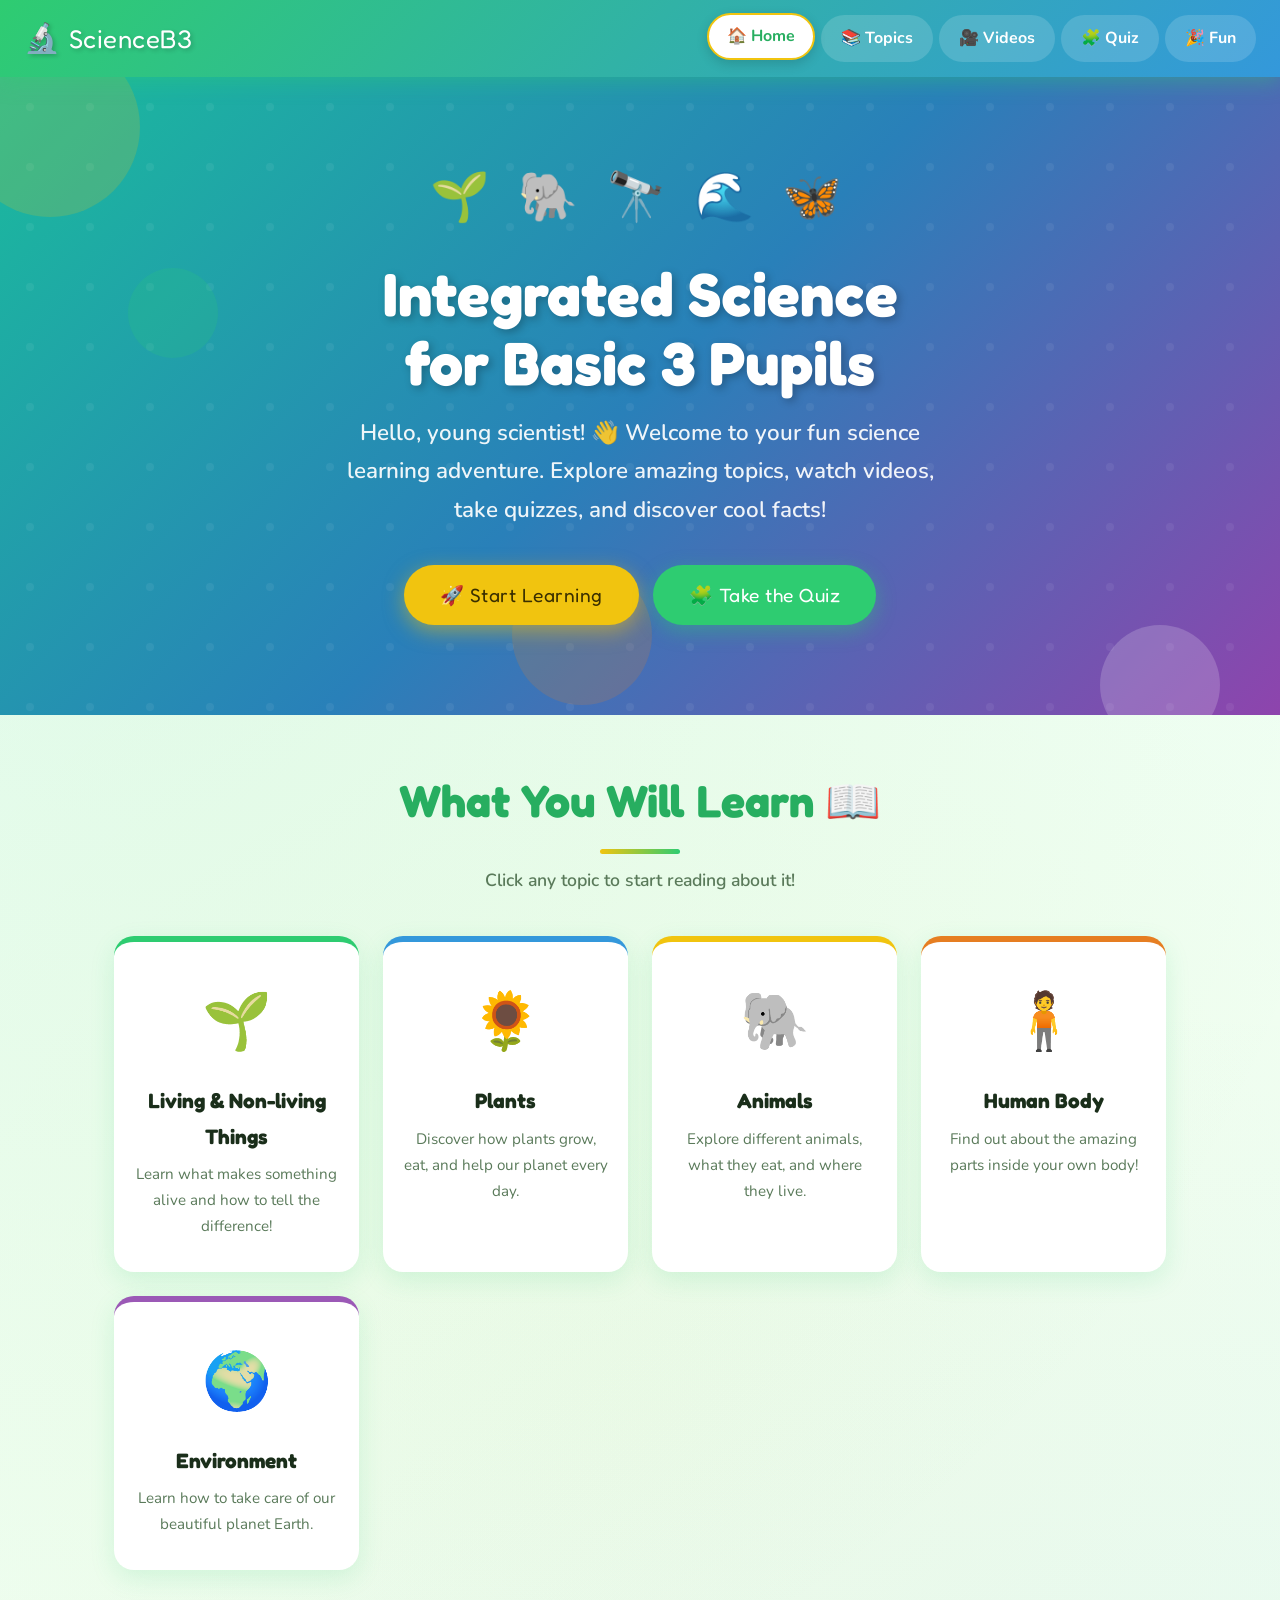
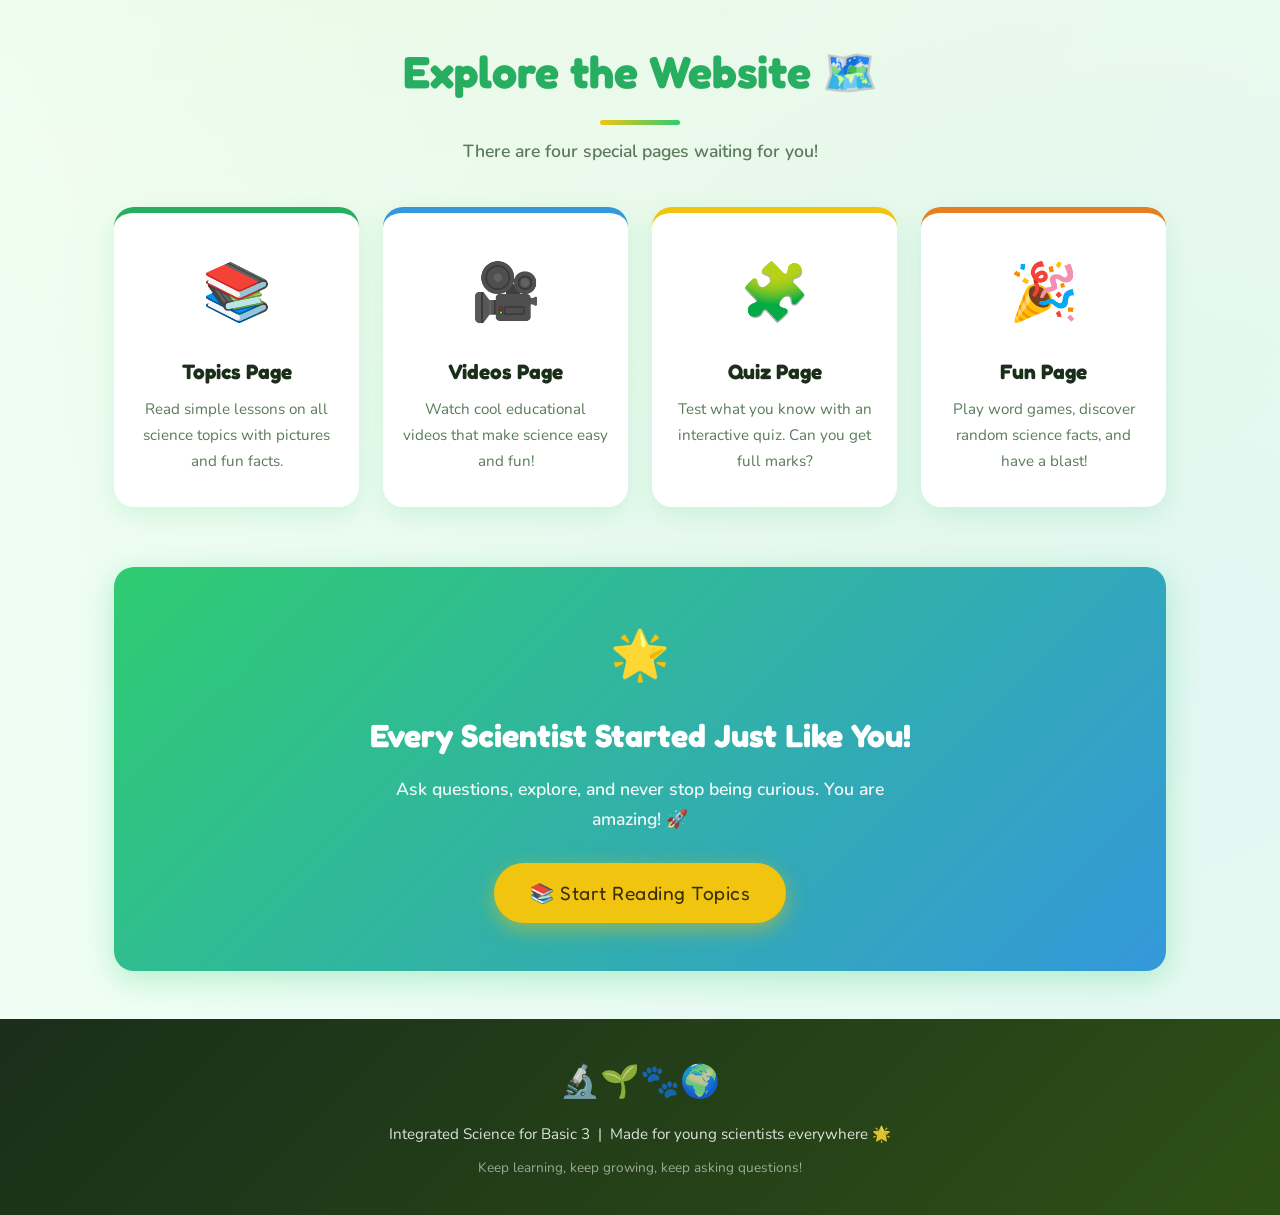
==== index.html @ 7cbc914b "Add files via upload" ====
<!DOCTYPE html>
<html lang="en">
<head>
  <!-- Basic page setup -->
  <meta charset="UTF-8" />
  <meta name="viewport" content="width=device-width, initial-scale=1.0" />
  <title>Integrated Science – Basic 3</title>

  <!-- Link to our stylesheet -->
  <link rel="stylesheet" href="style.css" />
</head>
<body>

  <!-- ========================================
       NAVIGATION BAR
       ======================================== -->
  <nav class="navbar">
    <!-- Logo / Site Name -->
    <a href="index.html" class="logo">
      <span class="logo-icon">🔬</span> ScienceB3
    </a>

    <!-- Navigation Links -->
    <ul class="nav-links">
      <li><a href="index.html"   class="active">🏠 Home</a></li>
      <li><a href="course.html">📚 Topics</a></li>
      <li><a href="videos.html">🎥 Videos</a></li>
      <li><a href="quiz.html">  🧩 Quiz</a></li>
      <li><a href="extra.html"> 🎉 Fun</a></li>
    </ul>
  </nav>

  <!-- ========================================
       HERO SECTION — Big Welcome Banner
       ======================================== -->
  <section class="hero">
    <!-- Decorative floating blobs -->
    <div class="blob blob-1"></div>
    <div class="blob blob-2"></div>
    <div class="blob blob-3"></div>
    <div class="blob blob-4"></div>

    <!-- Fun emoji row -->
    <div class="hero-emoji-row">🌱 🐘 🔭 🌊 🦋</div>

    <!-- Main title -->
    <h1>Integrated Science<br/>for Basic 3 Pupils</h1>

    <!-- Welcome message -->
    <p class="subtitle">
      Hello, young scientist! 👋 Welcome to your fun science learning adventure.
      Explore amazing topics, watch videos, take quizzes, and discover cool facts!
    </p>

    <!-- Call-to-action buttons -->
    <div class="flex-center">
      <a href="course.html" class="btn btn-yellow">🚀 Start Learning</a>
      <a href="quiz.html"   class="btn btn-green">🧩 Take the Quiz</a>
    </div>
  </section>

  <!-- ========================================
       MAIN CONTENT
       ======================================== -->
  <main class="container">

    <!-- ---- What You Will Learn ---- -->
    <h2 class="section-title">What You Will Learn 📖</h2>
    <p class="section-sub">Click any topic to start reading about it!</p>

    <!-- Topic Preview Cards -->
    <div class="cards-grid">

      <!-- Card 1: Living & Non-living -->
      <a href="course.html#living" class="card">
        <span class="card-icon">🌱</span>
        <h3>Living &amp; Non-living Things</h3>
        <p>Learn what makes something alive and how to tell the difference!</p>
      </a>

      <!-- Card 2: Plants -->
      <a href="course.html#plants" class="card">
        <span class="card-icon">🌻</span>
        <h3>Plants</h3>
        <p>Discover how plants grow, eat, and help our planet every day.</p>
      </a>

      <!-- Card 3: Animals -->
      <a href="course.html#animals" class="card">
        <span class="card-icon">🐘</span>
        <h3>Animals</h3>
        <p>Explore different animals, what they eat, and where they live.</p>
      </a>

      <!-- Card 4: Human Body -->
      <a href="course.html#body" class="card">
        <span class="card-icon">🧍</span>
        <h3>Human Body</h3>
        <p>Find out about the amazing parts inside your own body!</p>
      </a>

      <!-- Card 5: Environment -->
      <a href="course.html#environment" class="card">
        <span class="card-icon">🌍</span>
        <h3>Environment</h3>
        <p>Learn how to take care of our beautiful planet Earth.</p>
      </a>

    </div>

    <!-- ---- Pages Overview ---- -->
    <div style="margin-top: 64px;">
      <h2 class="section-title">Explore the Website 🗺️</h2>
      <p class="section-sub">There are four special pages waiting for you!</p>

      <div class="cards-grid" style="grid-template-columns: repeat(auto-fit, minmax(220px, 1fr));">

        <a href="course.html" class="card" style="border-top-color:#27AE60;">
          <span class="card-icon">📚</span>
          <h3>Topics Page</h3>
          <p>Read simple lessons on all science topics with pictures and fun facts.</p>
        </a>

        <a href="videos.html" class="card" style="border-top-color:#3498DB;">
          <span class="card-icon">🎥</span>
          <h3>Videos Page</h3>
          <p>Watch cool educational videos that make science easy and fun!</p>
        </a>

        <a href="quiz.html" class="card" style="border-top-color:#F1C40F;">
          <span class="card-icon">🧩</span>
          <h3>Quiz Page</h3>
          <p>Test what you know with an interactive quiz. Can you get full marks?</p>
        </a>

        <a href="extra.html" class="card" style="border-top-color:#E67E22;">
          <span class="card-icon">🎉</span>
          <h3>Fun Page</h3>
          <p>Play word games, discover random science facts, and have a blast!</p>
        </a>

      </div>
    </div>

    <!-- ---- Motivational Banner ---- -->
    <div style="
      margin-top: 60px;
      background: linear-gradient(135deg, #2ECC71, #3498DB);
      border-radius: 20px;
      padding: 48px 32px;
      text-align: center;
      color: white;
      box-shadow: 0 8px 30px rgba(46,204,113,0.3);
    ">
      <div style="font-size: 3rem; margin-bottom: 12px;">🌟</div>
      <h2 style="font-family:'Fredoka One',cursive; font-size:2rem; margin-bottom:12px;">
        Every Scientist Started Just Like You!
      </h2>
      <p style="font-size:1.1rem; opacity:0.92; max-width:500px; margin:0 auto 28px; font-weight:600;">
        Ask questions, explore, and never stop being curious. You are amazing! 🚀
      </p>
      <a href="course.html" class="btn btn-yellow">📚 Start Reading Topics</a>
    </div>

  </main>

  <!-- ========================================
       FOOTER
       ======================================== -->
  <footer class="footer">
    <div class="footer-emoji">🔬🌱🐾🌍</div>
    <p>Integrated Science for Basic 3 &nbsp;|&nbsp; Made for young scientists everywhere 🌟</p>
    <p style="margin-top:8px; opacity:0.65; font-size:0.85rem;">
      Keep learning, keep growing, keep asking questions!
    </p>
  </footer>

  <!-- Link to our JavaScript file -->
  <script src="script.js"></script>
</body>
</html>
---- style.css ----
/* =============================================
   Integrated Science for Basic 3 - Style Sheet
   Bright, fun, and easy to read for young learners!
   ============================================= */

/* --- Google Fonts Import --- */
@import url('https://fonts.googleapis.com/css2?family=Fredoka+One&family=Nunito:wght@400;600;700;800&display=swap');

/* --- CSS Variables (Color Palette) --- */
:root {
  --green:       #2ECC71;
  --green-dark:  #27AE60;
  --blue:        #3498DB;
  --blue-dark:   #2980B9;
  --yellow:      #F1C40F;
  --yellow-dark: #D4AC0D;
  --orange:      #E67E22;
  --red:         #E74C3C;
  --purple:      #9B59B6;
  --white:       #FFFFFF;
  --light-bg:    #F0FFF4;
  --text-dark:   #1A2E1A;
  --text-mid:    #2D5016;
  --card-shadow: 0 8px 24px rgba(46,204,113,0.15);
  --radius:      20px;
  --radius-sm:   12px;
}

/* --- Reset & Base --- */
*, *::before, *::after {
  box-sizing: border-box;
  margin: 0;
  padding: 0;
}

html {
  scroll-behavior: smooth;
}

body {
  font-family: 'Nunito', sans-serif;
  background-color: var(--light-bg);
  color: var(--text-dark);
  min-height: 100vh;
  font-size: 18px;
  line-height: 1.7;
  background-image:
    radial-gradient(circle at 10% 20%, rgba(46,204,113,0.08) 0%, transparent 50%),
    radial-gradient(circle at 90% 80%, rgba(52,152,219,0.08) 0%, transparent 50%),
    radial-gradient(circle at 50% 50%, rgba(241,196,15,0.05) 0%, transparent 70%);
}

/* ============================================
   NAVIGATION BAR
   ============================================ */
.navbar {
  background: linear-gradient(135deg, var(--green) 0%, var(--blue) 100%);
  padding: 0 24px;
  display: flex;
  align-items: center;
  justify-content: space-between;
  flex-wrap: wrap;
  gap: 12px;
  box-shadow: 0 4px 20px rgba(46,204,113,0.4);
  position: sticky;
  top: 0;
  z-index: 100;
}

.navbar .logo {
  font-family: 'Fredoka One', cursive;
  font-size: 1.6rem;
  color: var(--white);
  text-decoration: none;
  display: flex;
  align-items: center;
  gap: 8px;
  padding: 14px 0;
  text-shadow: 2px 2px 4px rgba(0,0,0,0.2);
  letter-spacing: 0.5px;
}

.navbar .logo .logo-icon {
  font-size: 1.8rem;
  animation: spin-slow 6s linear infinite;
}

@keyframes spin-slow {
  0%   { transform: rotate(0deg); }
  100% { transform: rotate(360deg); }
}

.nav-links {
  display: flex;
  list-style: none;
  gap: 6px;
  flex-wrap: wrap;
  padding: 10px 0;
}

.nav-links a {
  display: flex;
  align-items: center;
  gap: 6px;
  color: var(--white);
  text-decoration: none;
  font-weight: 700;
  font-size: 1rem;
  padding: 8px 18px;
  border-radius: 50px;
  background: rgba(255,255,255,0.15);
  transition: background 0.25s, transform 0.2s;
  border: 2px solid transparent;
}

.nav-links a:hover,
.nav-links a.active {
  background: var(--white);
  color: var(--green-dark);
  transform: translateY(-2px);
  border-color: var(--yellow);
  box-shadow: 0 4px 12px rgba(0,0,0,0.15);
}

/* ============================================
   HERO / BANNER SECTION
   ============================================ */
.hero {
  background: linear-gradient(135deg, #1abc9c 0%, #2980b9 50%, #8e44ad 100%);
  color: var(--white);
  text-align: center;
  padding: 80px 24px 90px;
  position: relative;
  overflow: hidden;
}

.hero::before {
  content: '';
  position: absolute;
  inset: 0;
  background: url("data:image/svg+xml,%3Csvg width='60' height='60' viewBox='0 0 60 60' xmlns='http://www.w3.org/2000/svg'%3E%3Ccircle cx='30' cy='30' r='4' fill='rgba(255,255,255,0.06)'/%3E%3C/svg%3E") repeat;
}

.hero-emoji-row {
  font-size: 3rem;
  margin-bottom: 20px;
  animation: bounce-row 2s ease-in-out infinite alternate;
  position: relative;
  z-index: 1;
  letter-spacing: 8px;
}

@keyframes bounce-row {
  from { transform: translateY(0); }
  to   { transform: translateY(-10px); }
}

.hero h1 {
  font-family: 'Fredoka One', cursive;
  font-size: clamp(2rem, 5vw, 3.8rem);
  line-height: 1.15;
  margin-bottom: 16px;
  text-shadow: 3px 3px 8px rgba(0,0,0,0.25);
  position: relative;
  z-index: 1;
}

.hero .subtitle {
  font-size: clamp(1rem, 2.5vw, 1.4rem);
  font-weight: 600;
  opacity: 0.92;
  max-width: 600px;
  margin: 0 auto 36px;
  position: relative;
  z-index: 1;
}

/* --- Floating blobs in hero --- */
.blob {
  position: absolute;
  border-radius: 50%;
  opacity: 0.18;
  animation: float 5s ease-in-out infinite alternate;
}
.blob-1 { width:180px; height:180px; background:var(--yellow); top:-40px; left:-40px; animation-delay:0s; }
.blob-2 { width:120px; height:120px; background:var(--white);  bottom:-30px; right:60px; animation-delay:1s; }
.blob-3 { width:90px;  height:90px;  background:var(--green);  top:30%; left:10%; animation-delay:2s; }
.blob-4 { width:140px; height:140px; background:var(--orange); bottom:10px; left:40%; animation-delay:0.5s; }

@keyframes float {
  from { transform: translateY(0) scale(1); }
  to   { transform: translateY(-20px) scale(1.08); }
}

/* ============================================
   BUTTONS
   ============================================ */
.btn {
  display: inline-flex;
  align-items: center;
  gap: 8px;
  font-family: 'Fredoka One', cursive;
  font-size: 1.2rem;
  letter-spacing: 0.5px;
  padding: 14px 36px;
  border-radius: 50px;
  border: none;
  cursor: pointer;
  text-decoration: none;
  transition: transform 0.2s, box-shadow 0.2s, background 0.2s;
  position: relative;
  z-index: 1;
}

.btn-yellow {
  background: var(--yellow);
  color: #3a2f00;
  box-shadow: 0 6px 20px rgba(241,196,15,0.5);
}
.btn-yellow:hover {
  background: var(--yellow-dark);
  transform: translateY(-4px) scale(1.04);
  box-shadow: 0 10px 28px rgba(241,196,15,0.6);
}

.btn-green {
  background: var(--green);
  color: var(--white);
  box-shadow: 0 6px 20px rgba(46,204,113,0.4);
}
.btn-green:hover {
  background: var(--green-dark);
  transform: translateY(-4px) scale(1.04);
  box-shadow: 0 10px 28px rgba(46,204,113,0.5);
}

.btn-blue {
  background: var(--blue);
  color: var(--white);
  box-shadow: 0 6px 20px rgba(52,152,219,0.4);
}
.btn-blue:hover {
  background: var(--blue-dark);
  transform: translateY(-4px) scale(1.04);
  box-shadow: 0 10px 28px rgba(52,152,219,0.5);
}

.btn-orange {
  background: var(--orange);
  color: var(--white);
  box-shadow: 0 6px 20px rgba(230,126,34,0.4);
}
.btn-orange:hover {
  background: #ca6f1e;
  transform: translateY(-4px) scale(1.04);
}

.btn-purple {
  background: var(--purple);
  color: var(--white);
  box-shadow: 0 6px 20px rgba(155,89,182,0.4);
}
.btn-purple:hover {
  background: #7d3c98;
  transform: translateY(-4px) scale(1.04);
}

.btn-sm {
  font-size: 1rem;
  padding: 10px 24px;
}

/* ============================================
   MAIN CONTENT WRAPPER
   ============================================ */
.container {
  max-width: 1100px;
  margin: 0 auto;
  padding: 48px 24px;
}

/* ============================================
   SECTION HEADINGS
   ============================================ */
.section-title {
  font-family: 'Fredoka One', cursive;
  font-size: clamp(1.8rem, 4vw, 2.8rem);
  color: var(--green-dark);
  text-align: center;
  margin-bottom: 12px;
  position: relative;
}

.section-title::after {
  content: '';
  display: block;
  width: 80px;
  height: 5px;
  background: linear-gradient(90deg, var(--yellow), var(--green));
  border-radius: 3px;
  margin: 10px auto 0;
}

.section-sub {
  text-align: center;
  color: #5a7a5a;
  font-size: 1.1rem;
  font-weight: 600;
  margin-bottom: 40px;
}

/* ============================================
   CARDS (Home page topic previews)
   ============================================ */
.cards-grid {
  display: grid;
  grid-template-columns: repeat(auto-fit, minmax(200px, 1fr));
  gap: 24px;
  margin-top: 32px;
}

.card {
  background: var(--white);
  border-radius: var(--radius);
  padding: 32px 20px;
  text-align: center;
  box-shadow: var(--card-shadow);
  transition: transform 0.25s, box-shadow 0.25s;
  border-top: 6px solid var(--green);
  cursor: pointer;
  text-decoration: none;
  color: inherit;
  display: block;
}

.card:nth-child(2) { border-top-color: var(--blue); }
.card:nth-child(3) { border-top-color: var(--yellow); }
.card:nth-child(4) { border-top-color: var(--orange); }
.card:nth-child(5) { border-top-color: var(--purple); }

.card:hover {
  transform: translateY(-8px) rotate(-1deg);
  box-shadow: 0 16px 40px rgba(46,204,113,0.2);
}

.card .card-icon {
  font-size: 3.5rem;
  margin-bottom: 14px;
  display: block;
  animation: wiggle 3s ease-in-out infinite;
}
@keyframes wiggle {
  0%,100% { transform: rotate(-5deg); }
  50%      { transform: rotate(5deg); }
}
.card h3 {
  font-family: 'Fredoka One', cursive;
  font-size: 1.3rem;
  color: var(--text-dark);
  margin-bottom: 8px;
}
.card p {
  font-size: 0.95rem;
  color: #5a7a5a;
}

/* ============================================
   TOPIC PAGE STYLES
   ============================================ */
.topic-section {
  background: var(--white);
  border-radius: var(--radius);
  padding: 40px 36px;
  margin-bottom: 32px;
  box-shadow: var(--card-shadow);
  border-left: 8px solid var(--green);
  position: relative;
  overflow: hidden;
}

.topic-section:nth-child(even) { border-left-color: var(--blue); }
.topic-section:nth-child(3)    { border-left-color: var(--yellow); }
.topic-section:nth-child(4)    { border-left-color: var(--orange); }
.topic-section:nth-child(5)    { border-left-color: var(--purple); }

.topic-section::before {
  content: attr(data-emoji);
  position: absolute;
  right: 20px;
  top: 20px;
  font-size: 5rem;
  opacity: 0.12;
}

.topic-section h2 {
  font-family: 'Fredoka One', cursive;
  font-size: 1.9rem;
  color: var(--green-dark);
  margin-bottom: 16px;
  display: flex;
  align-items: center;
  gap: 12px;
}

.topic-section:nth-child(even) h2 { color: var(--blue-dark); }
.topic-section:nth-child(3) h2    { color: #b7950b; }
.topic-section:nth-child(4) h2    { color: #935116; }
.topic-section:nth-child(5) h2    { color: #7d3c98; }

.topic-section h3 {
  font-family: 'Fredoka One', cursive;
  font-size: 1.2rem;
  margin: 20px 0 8px;
  color: var(--text-mid);
}

.topic-section p {
  font-size: 1.05rem;
  margin-bottom: 12px;
  color: #2d4a2d;
}

/* Image placeholder */
.img-placeholder {
  width: 100%;
  max-width: 380px;
  height: 200px;
  background: linear-gradient(135deg, #e8f8f5, #d6eaf8);
  border-radius: var(--radius-sm);
  display: flex;
  flex-direction: column;
  align-items: center;
  justify-content: center;
  gap: 8px;
  margin: 20px 0;
  border: 3px dashed #a9cce3;
  font-size: 3rem;
}
.img-placeholder span {
  font-family: 'Nunito', sans-serif;
  font-size: 0.9rem;
  color: #5d8aa8;
  font-weight: 700;
}

/* Fun fact box */
.fun-fact {
  background: linear-gradient(135deg, #ffeaa7, #fdcb6e);
  border-radius: var(--radius-sm);
  padding: 18px 22px;
  margin-top: 20px;
  display: flex;
  align-items: flex-start;
  gap: 12px;
  box-shadow: 0 4px 12px rgba(241,196,15,0.3);
}
.fun-fact .fact-icon { font-size: 2rem; flex-shrink: 0; }
.fun-fact p { margin: 0; font-weight: 700; color: #4a3500; font-size: 1rem; }

/* ============================================
   VIDEO PAGE
   ============================================ */
.video-grid {
  display: grid;
  grid-template-columns: repeat(auto-fit, minmax(300px, 1fr));
  gap: 32px;
  margin-top: 32px;
}

.video-card {
  background: var(--white);
  border-radius: var(--radius);
  overflow: hidden;
  box-shadow: var(--card-shadow);
  transition: transform 0.25s, box-shadow 0.25s;
}
.video-card:hover {
  transform: translateY(-6px);
  box-shadow: 0 16px 40px rgba(52,152,219,0.2);
}

.video-card .video-label {
  background: linear-gradient(135deg, var(--blue), var(--purple));
  color: var(--white);
  padding: 18px 22px;
  font-family: 'Fredoka One', cursive;
  font-size: 1.2rem;
  display: flex;
  align-items: center;
  gap: 10px;
}

.video-card .video-desc {
  padding: 14px 20px;
  font-size: 0.95rem;
  color: #5a7a5a;
  font-weight: 600;
}

.video-card iframe {
  width: 100%;
  aspect-ratio: 16 / 9;
  border: none;
  display: block;
}

/* ============================================
   QUIZ PAGE
   ============================================ */
.quiz-wrapper {
  max-width: 700px;
  margin: 0 auto;
}

.quiz-progress {
  display: flex;
  align-items: center;
  gap: 12px;
  margin-bottom: 28px;
  font-weight: 700;
  color: var(--green-dark);
  font-size: 1rem;
}
.progress-bar-track {
  flex: 1;
  height: 12px;
  background: #d5f5e3;
  border-radius: 6px;
  overflow: hidden;
}
.progress-bar-fill {
  height: 100%;
  background: linear-gradient(90deg, var(--green), var(--blue));
  border-radius: 6px;
  transition: width 0.5s ease;
  width: 0%;
}

.question-card {
  background: var(--white);
  border-radius: var(--radius);
  padding: 40px 36px;
  box-shadow: var(--card-shadow);
  margin-bottom: 24px;
  border-top: 7px solid var(--green);
  animation: slide-in 0.4s ease;
}
@keyframes slide-in {
  from { opacity: 0; transform: translateY(20px); }
  to   { opacity: 1; transform: translateY(0); }
}

.question-number {
  font-family: 'Fredoka One', cursive;
  font-size: 0.95rem;
  color: var(--green);
  letter-spacing: 1px;
  text-transform: uppercase;
  margin-bottom: 10px;
}

.question-text {
  font-family: 'Fredoka One', cursive;
  font-size: 1.6rem;
  color: var(--text-dark);
  margin-bottom: 28px;
  line-height: 1.3;
}

.options-grid {
  display: grid;
  grid-template-columns: 1fr 1fr;
  gap: 14px;
}

@media (max-width: 500px) {
  .options-grid { grid-template-columns: 1fr; }
}

.option-btn {
  background: #f0fff4;
  border: 3px solid #b2dfdb;
  border-radius: var(--radius-sm);
  padding: 16px 18px;
  font-family: 'Nunito', sans-serif;
  font-size: 1.05rem;
  font-weight: 700;
  color: var(--text-dark);
  cursor: pointer;
  text-align: left;
  transition: all 0.2s;
  display: flex;
  align-items: center;
  gap: 10px;
}
.option-btn:hover:not(:disabled) {
  background: #d5f5e3;
  border-color: var(--green);
  transform: translateX(4px);
}
.option-btn.correct {
  background: #d5f5e3;
  border-color: var(--green);
  color: var(--green-dark);
  animation: pop 0.3s ease;
}
.option-btn.wrong {
  background: #fde8e8;
  border-color: var(--red);
  color: var(--red);
  animation: shake 0.4s ease;
}
@keyframes pop {
  0%,100% { transform: scale(1); }
  50%      { transform: scale(1.06); }
}
@keyframes shake {
  0%,100% { transform: translateX(0); }
  25%      { transform: translateX(-6px); }
  75%      { transform: translateX(6px); }
}
.option-btn:disabled { cursor: not-allowed; opacity: 0.75; }

.feedback-box {
  margin-top: 20px;
  padding: 18px 24px;
  border-radius: var(--radius-sm);
  font-family: 'Fredoka One', cursive;
  font-size: 1.3rem;
  display: none;
  align-items: center;
  gap: 12px;
  animation: slide-in 0.3s ease;
}
.feedback-box.show { display: flex; }
.feedback-box.correct-fb { background: #d5f5e3; color: var(--green-dark); border: 3px solid var(--green); }
.feedback-box.wrong-fb   { background: #fde8e8; color: var(--red);        border: 3px solid var(--red); }

/* Score screen */
.score-screen {
  background: var(--white);
  border-radius: var(--radius);
  padding: 60px 36px;
  text-align: center;
  box-shadow: var(--card-shadow);
  display: none;
}
.score-screen.show { display: block; animation: slide-in 0.5s ease; }
.score-circle {
  width: 160px;
  height: 160px;
  border-radius: 50%;
  background: linear-gradient(135deg, var(--green), var(--blue));
  display: flex;
  flex-direction: column;
  align-items: center;
  justify-content: center;
  margin: 0 auto 28px;
  color: var(--white);
  font-family: 'Fredoka One', cursive;
  box-shadow: 0 8px 30px rgba(46,204,113,0.4);
}
.score-circle .score-num { font-size: 3.5rem; line-height: 1; }
.score-circle .score-lbl { font-size: 1rem; opacity: 0.85; }
.score-screen h2 { font-family: 'Fredoka One', cursive; font-size: 2rem; color: var(--green-dark); margin-bottom: 12px; }
.score-screen p  { font-size: 1.1rem; color: #5a7a5a; margin-bottom: 28px; }

/* ============================================
   FUN PAGE
   ============================================ */
.facts-grid {
  display: grid;
  grid-template-columns: repeat(auto-fit, minmax(250px, 1fr));
  gap: 22px;
  margin: 32px 0;
}

.fact-card {
  border-radius: var(--radius);
  padding: 30px 24px;
  text-align: center;
  color: var(--white);
  font-weight: 700;
  box-shadow: 0 6px 20px rgba(0,0,0,0.12);
  transition: transform 0.25s;
  cursor: default;
}
.fact-card:hover { transform: translateY(-6px) rotate(1deg); }
.fact-card:nth-child(1)  { background: linear-gradient(135deg, #1abc9c, #27ae60); }
.fact-card:nth-child(2)  { background: linear-gradient(135deg, #3498db, #8e44ad); }
.fact-card:nth-child(3)  { background: linear-gradient(135deg, #e67e22, #e74c3c); }
.fact-card:nth-child(4)  { background: linear-gradient(135deg, #f39c12, #d35400); }
.fact-card:nth-child(5)  { background: linear-gradient(135deg, #9b59b6, #2980b9); }
.fact-card:nth-child(6)  { background: linear-gradient(135deg, #16a085, #2ecc71); }

.fact-card .fact-emoji { font-size: 3rem; margin-bottom: 14px; display: block; }
.fact-card h3 { font-family: 'Fredoka One', cursive; font-size: 1.2rem; margin-bottom: 10px; }
.fact-card p  { font-size: 0.95rem; opacity: 0.92; line-height: 1.5; }

/* Random fact machine */
.fact-machine {
  background: linear-gradient(135deg, var(--blue), var(--purple));
  border-radius: var(--radius);
  padding: 48px 36px;
  text-align: center;
  color: var(--white);
  margin-bottom: 40px;
  box-shadow: 0 10px 40px rgba(52,152,219,0.3);
  position: relative;
  overflow: hidden;
}
.fact-machine::before {
  content: '🔬';
  position: absolute;
  font-size: 8rem;
  opacity: 0.08;
  top: -10px;
  right: -10px;
}
.fact-machine h2 {
  font-family: 'Fredoka One', cursive;
  font-size: 1.8rem;
  margin-bottom: 20px;
}
.fact-display {
  background: rgba(255,255,255,0.15);
  border-radius: var(--radius-sm);
  padding: 28px 24px;
  font-size: 1.3rem;
  font-weight: 700;
  line-height: 1.5;
  margin-bottom: 24px;
  min-height: 100px;
  display: flex;
  align-items: center;
  justify-content: center;
  transition: opacity 0.3s;
  backdrop-filter: blur(4px);
}

/* Word scramble game */
.game-box {
  background: var(--white);
  border-radius: var(--radius);
  padding: 40px 32px;
  box-shadow: var(--card-shadow);
  text-align: center;
  margin-bottom: 32px;
}
.game-box h2 {
  font-family: 'Fredoka One', cursive;
  font-size: 1.8rem;
  color: var(--orange);
  margin-bottom: 8px;
}
.game-box p { color: #5a7a5a; margin-bottom: 24px; font-weight: 600; }
.scrambled-word {
  font-family: 'Fredoka One', cursive;
  font-size: 3.5rem;
  color: var(--blue);
  letter-spacing: 8px;
  margin: 20px 0;
  display: block;
  animation: pulse 2s ease infinite;
}
@keyframes pulse {
  0%,100% { transform: scale(1); }
  50%      { transform: scale(1.05); }
}
.game-input {
  display: flex;
  gap: 12px;
  justify-content: center;
  flex-wrap: wrap;
  margin: 20px 0;
}
.game-input input {
  font-family: 'Nunito', sans-serif;
  font-size: 1.2rem;
  font-weight: 700;
  padding: 12px 20px;
  border-radius: 50px;
  border: 3px solid #b2dfdb;
  outline: none;
  color: var(--text-dark);
  width: 220px;
  text-align: center;
  transition: border-color 0.2s;
}
.game-input input:focus { border-color: var(--green); }
.game-result {
  font-family: 'Fredoka One', cursive;
  font-size: 1.4rem;
  margin-top: 14px;
  min-height: 40px;
  color: var(--green-dark);
}

/* ============================================
   FOOTER
   ============================================ */
.footer {
  background: linear-gradient(135deg, var(--text-dark), #2d5016);
  color: rgba(255,255,255,0.85);
  text-align: center;
  padding: 36px 24px;
  font-size: 0.95rem;
}
.footer .footer-emoji { font-size: 2rem; margin-bottom: 12px; }
.footer a { color: var(--yellow); text-decoration: none; font-weight: 700; }

/* ============================================
   RESPONSIVE TWEAKS
   ============================================ */
@media (max-width: 600px) {
  .hero { padding: 50px 20px 60px; }
  .topic-section { padding: 28px 20px; }
  .question-card { padding: 28px 20px; }
  .question-text { font-size: 1.3rem; }
  .score-screen { padding: 40px 20px; }
  .navbar { padding: 0 14px; }
  .navbar .logo { font-size: 1.2rem; }
}

/* ============================================
   UTILITY CLASSES
   ============================================ */
.text-center { text-align: center; }
.mt-8  { margin-top: 8px; }
.mt-16 { margin-top: 16px; }
.mt-24 { margin-top: 24px; }
.mt-40 { margin-top: 40px; }
.mb-8  { margin-bottom: 8px; }
.mb-16 { margin-bottom: 16px; }
.flex-center { display:flex; justify-content:center; gap:14px; flex-wrap:wrap; }

/* Two-column layout for topic page */
.topic-flex {
  display: flex;
  gap: 24px;
  align-items: flex-start;
  flex-wrap: wrap;
}
.topic-flex .topic-text { flex: 1; min-width: 250px; }
.topic-flex .img-placeholder { flex-shrink: 0; }
.accuracy-bar-wrap { background: #eee; border-radius: 99px; height: 14px; margin: .5rem 0 1.5rem; overflow: hidden; }
.accuracy-bar-fill  { height: 100%; border-radius: 99px; transition: width 1s ease; }
.breakdown-title    { font-size: 12px; font-weight: 600; text-transform: uppercase; letter-spacing: .06em; color: #888; margin-bottom: .6rem; }
.bd-row             { display: flex; align-items: center; gap: 10px; padding: 7px 0; border-bottom: 1px solid #eee; font-size: 13px; }
.bd-row:last-child  { border-bottom: none; }
.bd-icon            { width: 22px; height: 22px; border-radius: 50%; display: flex; align-items: center; justify-content: center; font-size: 11px; flex-shrink: 0; }
.bd-icon.ok         { background: #e6f9ef; color: #27ae60; }
.bd-icon.bad        { background: #fdecea; color: #e74c3c; }
.bd-qtext           { flex: 1; }
.bd-ans             { font-size: 12px; color: #888;

}
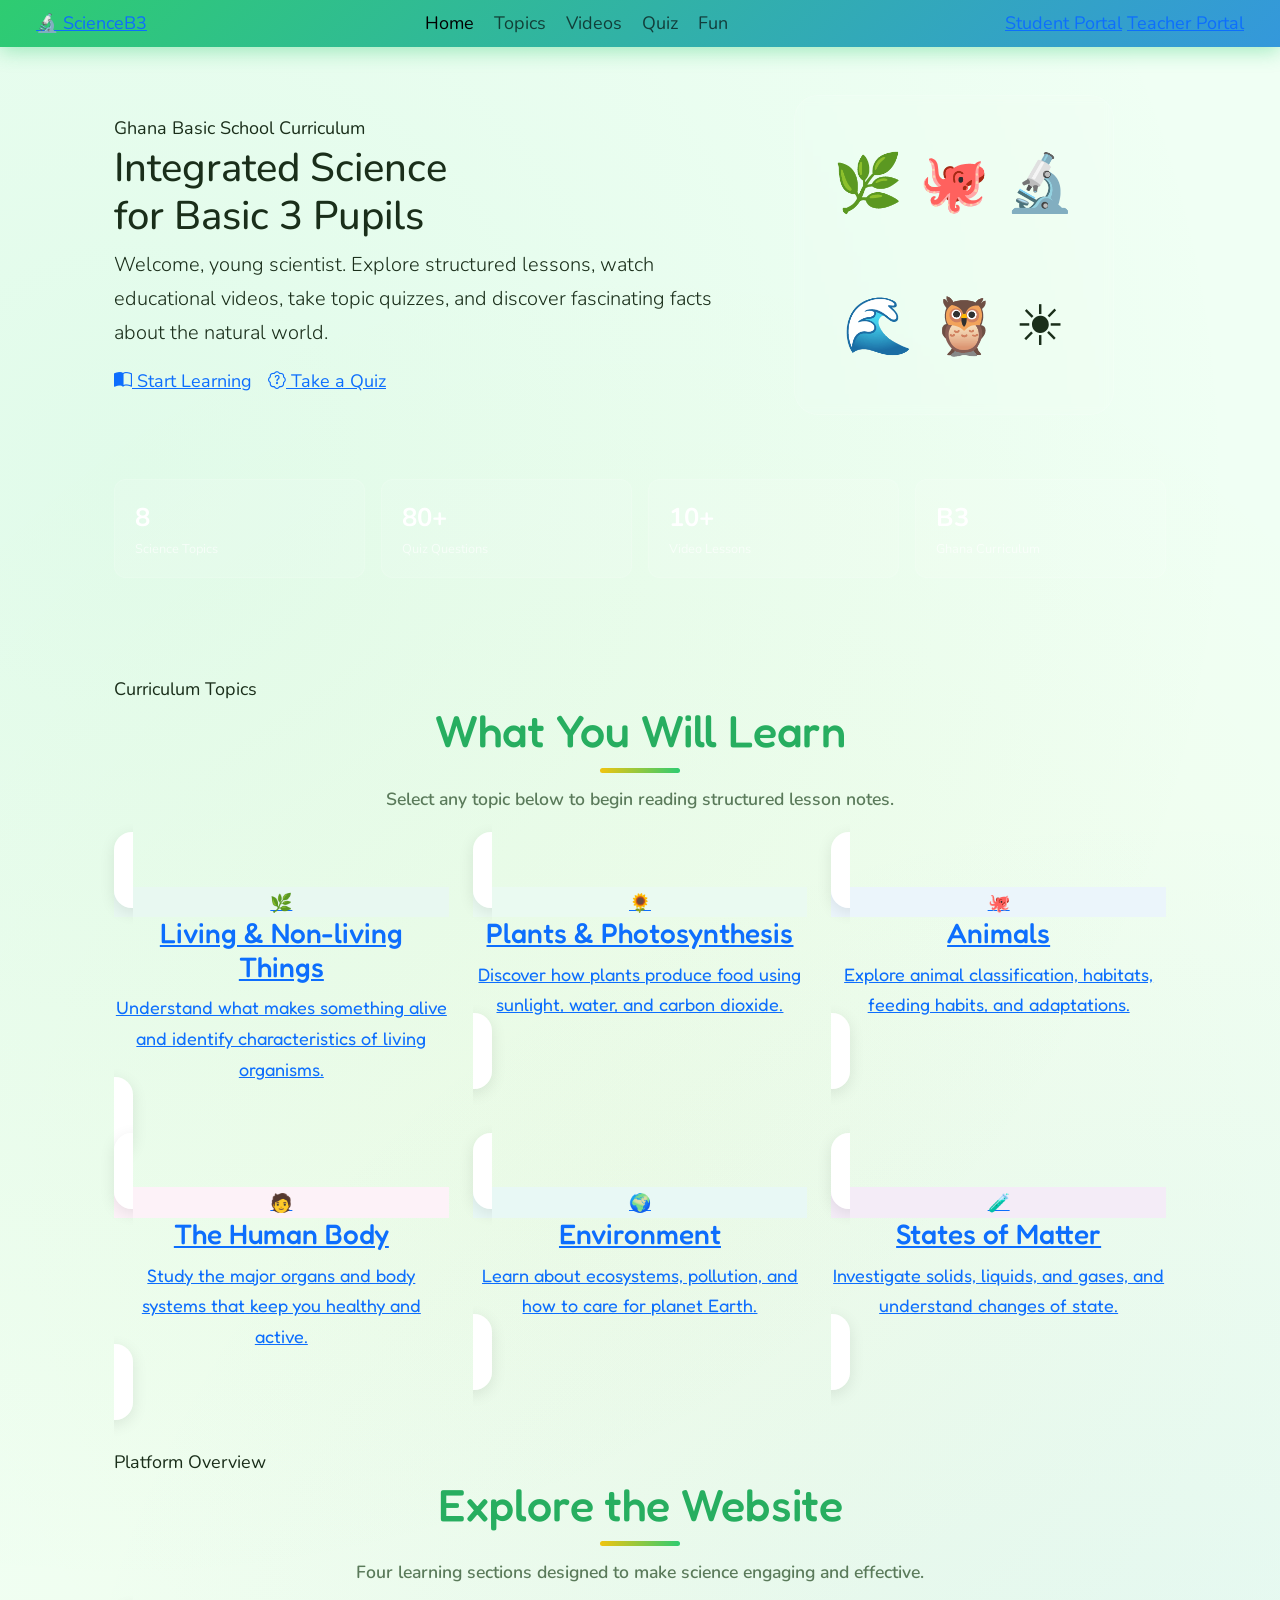
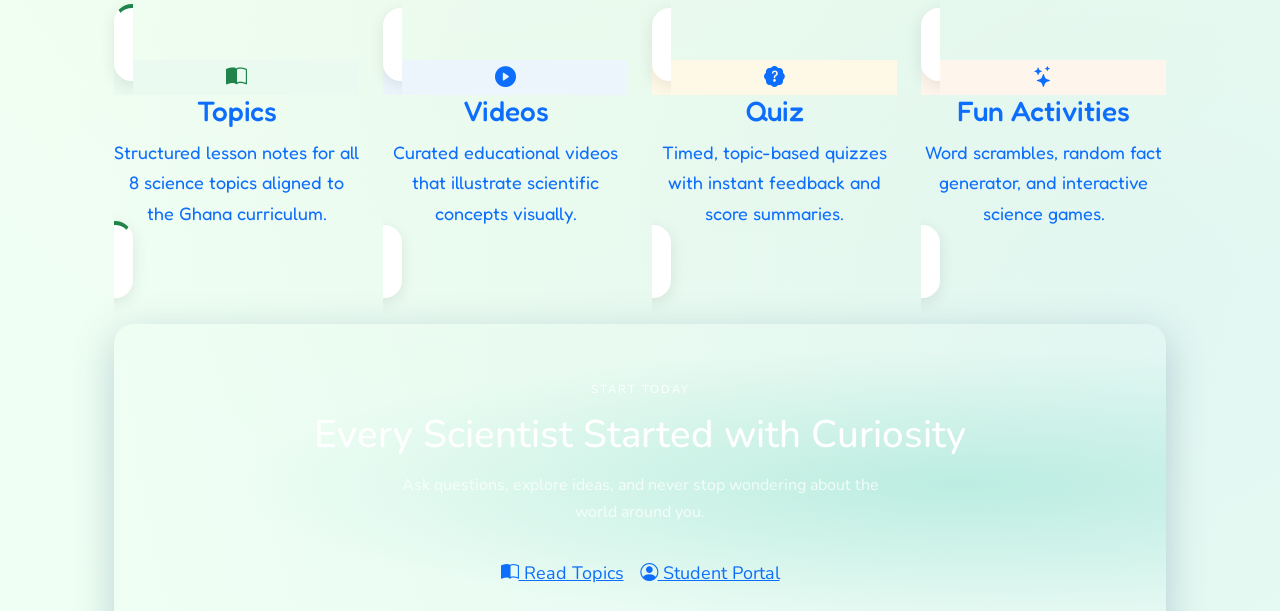
==== commit 278c114f: "index.html" ====
--- a/index.html
+++ b/index.html
@@ -1,181 +1,256 @@
 <!DOCTYPE html>
 <html lang="en">
 <head>
-  <!-- Basic page setup -->
   <meta charset="UTF-8" />
   <meta name="viewport" content="width=device-width, initial-scale=1.0" />
   <title>Integrated Science – Basic 3</title>
-
-  <!-- Link to our stylesheet -->
+  <link rel="stylesheet" href="https://cdn.jsdelivr.net/npm/bootstrap@5.3.3/dist/css/bootstrap.min.css" />
+  <link rel="stylesheet" href="https://cdn.jsdelivr.net/npm/bootstrap-icons@1.11.3/font/bootstrap-icons.min.css" />
   <link rel="stylesheet" href="style.css" />
 </head>
 <body>
 
-  <!-- ========================================
-       NAVIGATION BAR
-       ======================================== -->
-  <nav class="navbar">
-    <!-- Logo / Site Name -->
-    <a href="index.html" class="logo">
-      <span class="logo-icon">🔬</span> ScienceB3
-    </a>
-
-    <!-- Navigation Links -->
-    <ul class="nav-links">
-      <li><a href="index.html"   class="active">🏠 Home</a></li>
-      <li><a href="course.html">📚 Topics</a></li>
-      <li><a href="videos.html">🎥 Videos</a></li>
-      <li><a href="quiz.html">  🧩 Quiz</a></li>
-      <li><a href="extra.html"> 🎉 Fun</a></li>
-    </ul>
+  <!-- NAVBAR -->
+  <nav class="navbar navbar-expand-lg site-navbar">
+    <div class="container-fluid">
+      <a href="index.html" class="brand">
+        <span class="brand-icon">&#128300;</span>
+        ScienceB3
+      </a>
+      <button class="navbar-toggler ms-auto" type="button" data-bs-toggle="collapse" data-bs-target="#mainNav">
+        <span class="navbar-toggler-icon"></span>
+      </button>
+      <div class="collapse navbar-collapse" id="mainNav">
+        <ul class="navbar-nav mx-auto gap-1">
+          <li class="nav-item"><a href="index.html" class="nav-link active">Home</a></li>
+          <li class="nav-item"><a href="course.html" class="nav-link">Topics</a></li>
+          <li class="nav-item"><a href="videos.html" class="nav-link">Videos</a></li>
+          <li class="nav-item"><a href="quiz.html" class="nav-link">Quiz</a></li>
+          <li class="nav-item"><a href="extra.html" class="nav-link">Fun</a></li>
+        </ul>
+        <div class="portal-btns mt-2 mt-lg-0">
+          <a href="student-login.html" class="portal-btn portal-btn-student">Student Portal</a>
+          <a href="teacher-login.html" class="portal-btn portal-btn-teacher">Teacher Portal</a>
+        </div>
+      </div>
+    </div>
   </nav>
 
-  <!-- ========================================
-       HERO SECTION — Big Welcome Banner
-       ======================================== -->
-  <section class="hero">
-    <!-- Decorative floating blobs -->
-    <div class="blob blob-1"></div>
-    <div class="blob blob-2"></div>
-    <div class="blob blob-3"></div>
-    <div class="blob blob-4"></div>
-
-    <!-- Fun emoji row -->
-    <div class="hero-emoji-row">🌱 🐘 🔭 🌊 🦋</div>
-
-    <!-- Main title -->
-    <h1>Integrated Science<br/>for Basic 3 Pupils</h1>
-
-    <!-- Welcome message -->
-    <p class="subtitle">
-      Hello, young scientist! 👋 Welcome to your fun science learning adventure.
-      Explore amazing topics, watch videos, take quizzes, and discover cool facts!
-    </p>
-
-    <!-- Call-to-action buttons -->
-    <div class="flex-center">
-      <a href="course.html" class="btn btn-yellow">🚀 Start Learning</a>
-      <a href="quiz.html"   class="btn btn-green">🧩 Take the Quiz</a>
+  <!-- HERO -->
+  <section class="page-hero">
+    <div class="container position-relative" style="z-index:1;">
+      <div class="row align-items-center">
+        <div class="col-lg-7">
+          <span class="hero-eyebrow">Ghana Basic School Curriculum</span>
+          <h1>Integrated Science<br/>for Basic 3 Pupils</h1>
+          <p class="lead">
+            Welcome, young scientist. Explore structured lessons, watch educational videos,
+            take topic quizzes, and discover fascinating facts about the natural world.
+          </p>
+          <div class="d-flex gap-3 flex-wrap">
+            <a href="course.html" class="btn-primary-custom">
+              <i class="bi bi-book-half"></i> Start Learning
+            </a>
+            <a href="quiz.html" class="btn-secondary-custom">
+              <i class="bi bi-patch-question"></i> Take a Quiz
+            </a>
+          </div>
+        </div>
+        <div class="col-lg-5 d-none d-lg-flex justify-content-center mt-lg-0 mt-5" style="position:relative;z-index:1;">
+          <div style="
+            width:320px;height:320px;
+            background:rgba(255,255,255,0.07);
+            border-radius:24px;
+            display:flex;
+            align-items:center;
+            justify-content:center;
+            font-size:5rem;
+            border:1px solid rgba(255,255,255,0.15);
+            backdrop-filter:blur(4px);
+            flex-wrap:wrap;
+            gap:16px;
+            padding:24px;
+          ">
+            <span style="font-size:3.5rem;">&#127807;</span>
+            <span style="font-size:3.5rem;">&#128025;</span>
+            <span style="font-size:3.5rem;">&#128300;</span>
+            <span style="font-size:3.5rem;">&#127754;</span>
+            <span style="font-size:3.5rem;">&#129417;</span>
+            <span style="font-size:3.5rem;">&#9728;</span>
+          </div>
+        </div>
+      </div>
+
+      <!-- Stats row -->
+      <div class="row g-3 mt-5">
+        <div class="col-6 col-md-3">
+          <div style="background:rgba(255,255,255,0.1);border-radius:12px;padding:16px 20px;border:1px solid rgba(255,255,255,0.12);">
+            <div style="font-size:1.6rem;font-weight:700;color:#fff;font-family:var(--font-display);">8</div>
+            <div style="font-size:0.8rem;color:rgba(255,255,255,0.65);">Science Topics</div>
+          </div>
+        </div>
+        <div class="col-6 col-md-3">
+          <div style="background:rgba(255,255,255,0.1);border-radius:12px;padding:16px 20px;border:1px solid rgba(255,255,255,0.12);">
+            <div style="font-size:1.6rem;font-weight:700;color:#fff;font-family:var(--font-display);">80+</div>
+            <div style="font-size:0.8rem;color:rgba(255,255,255,0.65);">Quiz Questions</div>
+          </div>
+        </div>
+        <div class="col-6 col-md-3">
+          <div style="background:rgba(255,255,255,0.1);border-radius:12px;padding:16px 20px;border:1px solid rgba(255,255,255,0.12);">
+            <div style="font-size:1.6rem;font-weight:700;color:#fff;font-family:var(--font-display);">10+</div>
+            <div style="font-size:0.8rem;color:rgba(255,255,255,0.65);">Video Lessons</div>
+          </div>
+        </div>
+        <div class="col-6 col-md-3">
+          <div style="background:rgba(255,255,255,0.1);border-radius:12px;padding:16px 20px;border:1px solid rgba(255,255,255,0.12);">
+            <div style="font-size:1.6rem;font-weight:700;color:#fff;font-family:var(--font-display);">B3</div>
+            <div style="font-size:0.8rem;color:rgba(255,255,255,0.65);">Ghana Curriculum</div>
+          </div>
+        </div>
+      </div>
     </div>
   </section>
 
-  <!-- ========================================
-       MAIN CONTENT
-       ======================================== -->
-  <main class="container">
-
-    <!-- ---- What You Will Learn ---- -->
-    <h2 class="section-title">What You Will Learn 📖</h2>
-    <p class="section-sub">Click any topic to start reading about it!</p>
-
-    <!-- Topic Preview Cards -->
-    <div class="cards-grid">
-
-      <!-- Card 1: Living & Non-living -->
-      <a href="course.html#living" class="card">
-        <span class="card-icon">🌱</span>
-        <h3>Living &amp; Non-living Things</h3>
-        <p>Learn what makes something alive and how to tell the difference!</p>
-      </a>
-
-      <!-- Card 2: Plants -->
-      <a href="course.html#plants" class="card">
-        <span class="card-icon">🌻</span>
-        <h3>Plants</h3>
-        <p>Discover how plants grow, eat, and help our planet every day.</p>
-      </a>
-
-      <!-- Card 3: Animals -->
-      <a href="course.html#animals" class="card">
-        <span class="card-icon">🐘</span>
-        <h3>Animals</h3>
-        <p>Explore different animals, what they eat, and where they live.</p>
-      </a>
-
-      <!-- Card 4: Human Body -->
-      <a href="course.html#body" class="card">
-        <span class="card-icon">🧍</span>
-        <h3>Human Body</h3>
-        <p>Find out about the amazing parts inside your own body!</p>
-      </a>
-
-      <!-- Card 5: Environment -->
-      <a href="course.html#environment" class="card">
-        <span class="card-icon">🌍</span>
-        <h3>Environment</h3>
-        <p>Learn how to take care of our beautiful planet Earth.</p>
-      </a>
-
-    </div>
-
-    <!-- ---- Pages Overview ---- -->
-    <div style="margin-top: 64px;">
-      <h2 class="section-title">Explore the Website 🗺️</h2>
-      <p class="section-sub">There are four special pages waiting for you!</p>
-
-      <div class="cards-grid" style="grid-template-columns: repeat(auto-fit, minmax(220px, 1fr));">
-
-        <a href="course.html" class="card" style="border-top-color:#27AE60;">
-          <span class="card-icon">📚</span>
-          <h3>Topics Page</h3>
-          <p>Read simple lessons on all science topics with pictures and fun facts.</p>
-        </a>
-
-        <a href="videos.html" class="card" style="border-top-color:#3498DB;">
-          <span class="card-icon">🎥</span>
-          <h3>Videos Page</h3>
-          <p>Watch cool educational videos that make science easy and fun!</p>
-        </a>
-
-        <a href="quiz.html" class="card" style="border-top-color:#F1C40F;">
-          <span class="card-icon">🧩</span>
-          <h3>Quiz Page</h3>
-          <p>Test what you know with an interactive quiz. Can you get full marks?</p>
-        </a>
-
-        <a href="extra.html" class="card" style="border-top-color:#E67E22;">
-          <span class="card-icon">🎉</span>
-          <h3>Fun Page</h3>
-          <p>Play word games, discover random science facts, and have a blast!</p>
-        </a>
-
-      </div>
-    </div>
-
-    <!-- ---- Motivational Banner ---- -->
+  <!-- MAIN CONTENT -->
+  <main class="container py-5">
+
+    <!-- Topics -->
+    <div class="mb-5">
+      <span class="section-label">Curriculum Topics</span>
+      <h2 class="section-title">What You Will Learn</h2>
+      <p class="section-sub">Select any topic below to begin reading structured lesson notes.</p>
+
+      <div class="row g-4">
+        <div class="col-sm-6 col-lg-4">
+          <a href="course.html#living" class="topic-card">
+            <div class="card-icon" style="background:#e8f8f1;"><span>&#127807;</span></div>
+            <h3>Living &amp; Non-living Things</h3>
+            <p>Understand what makes something alive and identify characteristics of living organisms.</p>
+          </a>
+        </div>
+        <div class="col-sm-6 col-lg-4">
+          <a href="course.html#plants" class="topic-card">
+            <div class="card-icon" style="background:#eafaf1;"><span>&#127803;</span></div>
+            <h3>Plants &amp; Photosynthesis</h3>
+            <p>Discover how plants produce food using sunlight, water, and carbon dioxide.</p>
+          </a>
+        </div>
+        <div class="col-sm-6 col-lg-4">
+          <a href="course.html#animals" class="topic-card">
+            <div class="card-icon" style="background:#ebf5fb;"><span>&#128025;</span></div>
+            <h3>Animals</h3>
+            <p>Explore animal classification, habitats, feeding habits, and adaptations.</p>
+          </a>
+        </div>
+        <div class="col-sm-6 col-lg-4">
+          <a href="course.html#body" class="topic-card">
+            <div class="card-icon" style="background:#fdf2f8;"><span>&#129489;</span></div>
+            <h3>The Human Body</h3>
+            <p>Study the major organs and body systems that keep you healthy and active.</p>
+          </a>
+        </div>
+        <div class="col-sm-6 col-lg-4">
+          <a href="course.html#environment" class="topic-card">
+            <div class="card-icon" style="background:#e8f8f5;"><span>&#127757;</span></div>
+            <h3>Environment</h3>
+            <p>Learn about ecosystems, pollution, and how to care for planet Earth.</p>
+          </a>
+        </div>
+        <div class="col-sm-6 col-lg-4">
+          <a href="course.html#matter" class="topic-card">
+            <div class="card-icon" style="background:#f4ecf7;"><span>&#129514;</span></div>
+            <h3>States of Matter</h3>
+            <p>Investigate solids, liquids, and gases, and understand changes of state.</p>
+          </a>
+        </div>
+      </div>
+    </div>
+
+    <!-- Page Overview -->
+    <div class="mb-5 mt-5">
+      <span class="section-label">Platform Overview</span>
+      <h2 class="section-title">Explore the Website</h2>
+      <p class="section-sub">Four learning sections designed to make science engaging and effective.</p>
+
+      <div class="row g-4">
+        <div class="col-sm-6 col-lg-3">
+          <a href="course.html" class="topic-card text-decoration-none" style="border-top:4px solid #1E8449;">
+            <div class="card-icon" style="background:#eafaf1;"><i class="bi bi-book-half" style="color:#1E8449;font-size:1.3rem;"></i></div>
+            <h3>Topics</h3>
+            <p>Structured lesson notes for all 8 science topics aligned to the Ghana curriculum.</p>
+          </a>
+        </div>
+        <div class="col-sm-6 col-lg-3">
+          <a href="videos.html" class="topic-card text-decoration-none" style="border-top:4px solid var(--primary);">
+            <div class="card-icon" style="background:#ebf5fb;"><i class="bi bi-play-circle-fill" style="color:var(--primary);font-size:1.3rem;"></i></div>
+            <h3>Videos</h3>
+            <p>Curated educational videos that illustrate scientific concepts visually.</p>
+          </a>
+        </div>
+        <div class="col-sm-6 col-lg-3">
+          <a href="quiz.html" class="topic-card text-decoration-none" style="border-top:4px solid var(--gold);">
+            <div class="card-icon" style="background:#fef9e7;"><i class="bi bi-patch-question-fill" style="color:var(--gold);font-size:1.3rem;"></i></div>
+            <h3>Quiz</h3>
+            <p>Timed, topic-based quizzes with instant feedback and score summaries.</p>
+          </a>
+        </div>
+        <div class="col-sm-6 col-lg-3">
+          <a href="extra.html" class="topic-card text-decoration-none" style="border-top:4px solid var(--warning);">
+            <div class="card-icon" style="background:#fef5ec;"><i class="bi bi-stars" style="color:var(--warning);font-size:1.3rem;"></i></div>
+            <h3>Fun Activities</h3>
+            <p>Word scrambles, random fact generator, and interactive science games.</p>
+          </a>
+        </div>
+      </div>
+    </div>
+
+    <!-- CTA Banner -->
     <div style="
-      margin-top: 60px;
-      background: linear-gradient(135deg, #2ECC71, #3498DB);
+      background: linear-gradient(135deg, var(--primary-dark) 0%, var(--primary) 100%);
       border-radius: 20px;
-      padding: 48px 32px;
+      padding: 56px 40px;
       text-align: center;
       color: white;
-      box-shadow: 0 8px 30px rgba(46,204,113,0.3);
+      box-shadow: 0 12px 40px rgba(27,79,114,0.25);
+      position: relative;
+      overflow: hidden;
     ">
-      <div style="font-size: 3rem; margin-bottom: 12px;">🌟</div>
-      <h2 style="font-family:'Fredoka One',cursive; font-size:2rem; margin-bottom:12px;">
-        Every Scientist Started Just Like You!
-      </h2>
-      <p style="font-size:1.1rem; opacity:0.92; max-width:500px; margin:0 auto 28px; font-weight:600;">
-        Ask questions, explore, and never stop being curious. You are amazing! 🚀
-      </p>
-      <a href="course.html" class="btn btn-yellow">📚 Start Reading Topics</a>
+      <div style="position:absolute;inset:0;background:radial-gradient(ellipse at 80% 50%,rgba(26,188,156,0.2) 0%,transparent 60%);"></div>
+      <div style="position:relative;z-index:1;">
+        <span style="font-family:var(--font-mono);font-size:0.72rem;letter-spacing:2px;text-transform:uppercase;color:var(--accent);display:block;margin-bottom:12px;">Start Today</span>
+        <h2 style="font-size:clamp(1.6rem,4vw,2.4rem);margin-bottom:14px;">Every Scientist Started with Curiosity</h2>
+        <p style="opacity:0.8;max-width:500px;margin:0 auto 32px;font-weight:400;font-size:1rem;">
+          Ask questions, explore ideas, and never stop wondering about the world around you.
+        </p>
+        <div class="d-flex gap-3 justify-content-center flex-wrap">
+          <a href="course.html" class="btn-primary-custom">
+            <i class="bi bi-book-half"></i> Read Topics
+          </a>
+          <a href="student-login.html" class="btn-secondary-custom">
+            <i class="bi bi-person-circle"></i> Student Portal
+          </a>
+        </div>
+      </div>
     </div>
 
   </main>
 
-  <!-- ========================================
-       FOOTER
-       ======================================== -->
-  <footer class="footer">
-    <div class="footer-emoji">🔬🌱🐾🌍</div>
-    <p>Integrated Science for Basic 3 &nbsp;|&nbsp; Made for young scientists everywhere 🌟</p>
-    <p style="margin-top:8px; opacity:0.65; font-size:0.85rem;">
-      Keep learning, keep growing, keep asking questions!
-    </p>
+  <!-- FOOTER -->
+  <footer class="site-footer">
+    <span class="footer-brand">ScienceB3</span>
+    <div class="footer-links">
+      <a href="index.html">Home</a>
+      <a href="course.html">Topics</a>
+      <a href="videos.html">Videos</a>
+      <a href="quiz.html">Quiz</a>
+      <a href="extra.html">Fun</a>
+      <a href="student-login.html">Student Portal</a>
+      <a href="teacher-login.html">Teacher Portal</a>
+    </div>
+    <p>Integrated Science for Basic 3 &nbsp;&middot;&nbsp; Ghana Curriculum &nbsp;&middot;&nbsp; Made for young scientists everywhere</p>
   </footer>
 
-  <!-- Link to our JavaScript file -->
+  <script src="https://cdn.jsdelivr.net/npm/bootstrap@5.3.3/dist/js/bootstrap.bundle.min.js"></script>
   <script src="script.js"></script>
 </body>
 </html>
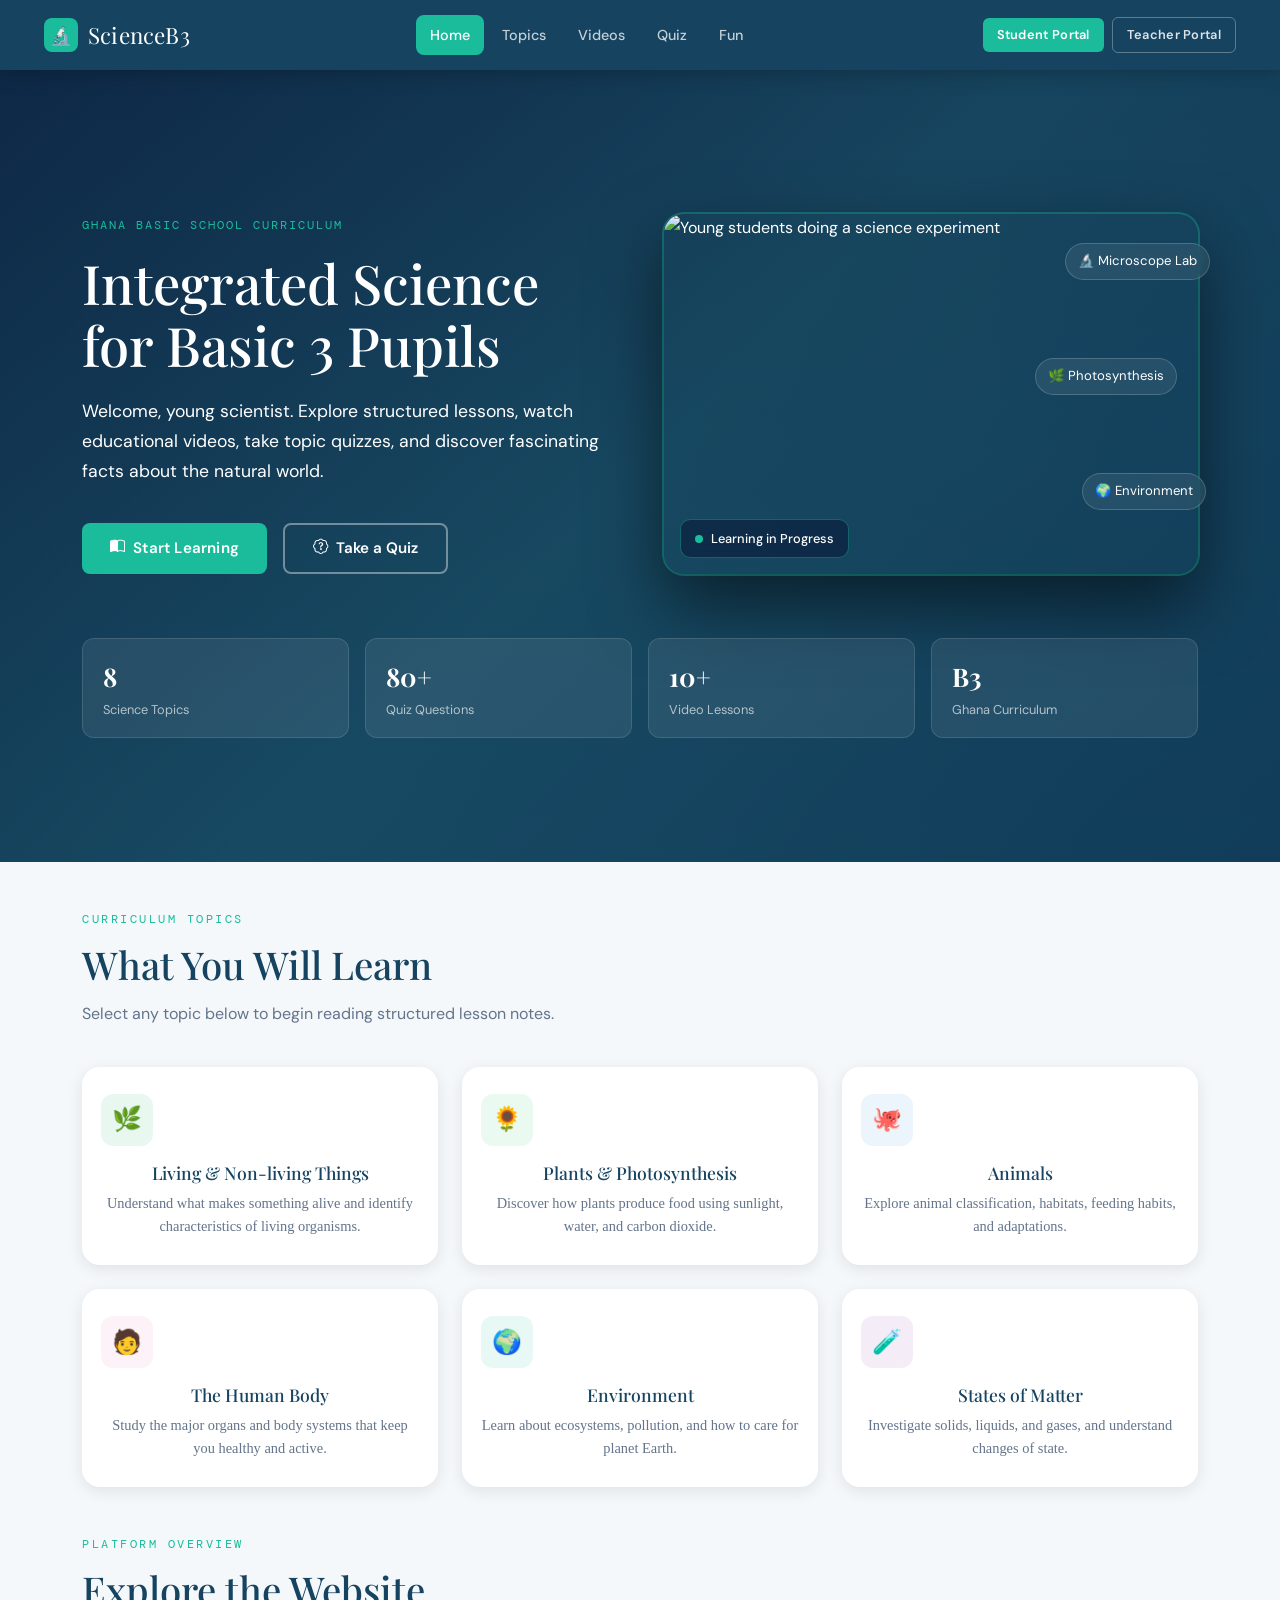
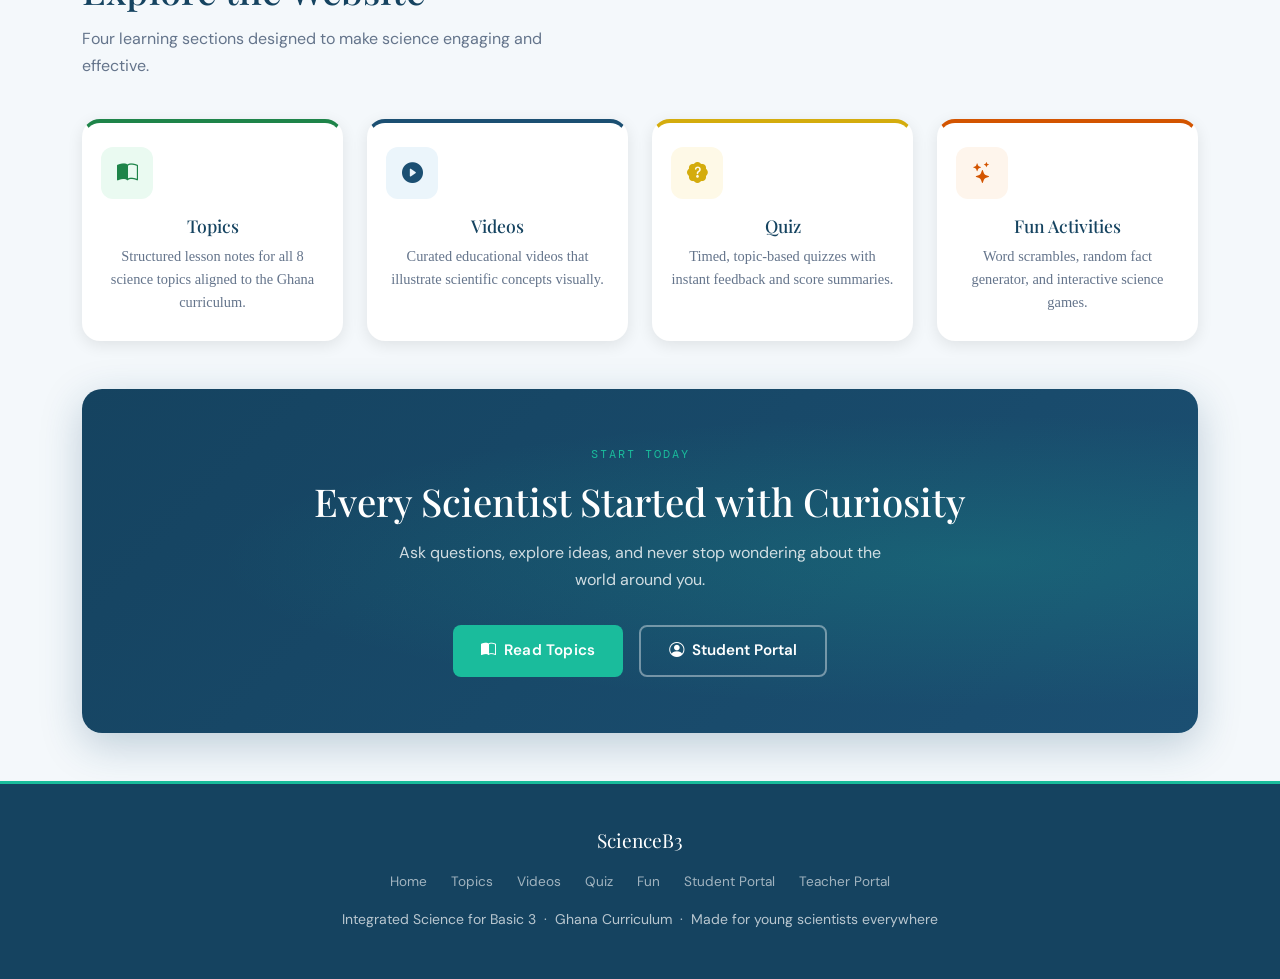
==== commit 2db42676: "Update index.html" ====
--- a/index.html
+++ b/index.html
@@ -7,6 +7,177 @@
   <link rel="stylesheet" href="https://cdn.jsdelivr.net/npm/bootstrap@5.3.3/dist/css/bootstrap.min.css" />
   <link rel="stylesheet" href="https://cdn.jsdelivr.net/npm/bootstrap-icons@1.11.3/font/bootstrap-icons.min.css" />
   <link rel="stylesheet" href="style.css" />
+
+  <style>
+    /* ── Hero Video Layer ── */
+    .page-hero {
+      position: relative;
+      overflow: hidden;
+      min-height: 88vh;
+      display: flex;
+      align-items: center;
+      padding: 80px 0 60px;
+    }
+
+    /* Video background */
+    .hero-video-bg {
+      position: absolute;
+      inset: 0;
+      width: 100%;
+      height: 100%;
+      object-fit: cover;
+      z-index: 0;
+      opacity: 0.22;
+      pointer-events: none;
+    }
+
+    /* Dark gradient overlay on top of video */
+    .hero-overlay {
+      position: absolute;
+      inset: 0;
+      background: linear-gradient(
+        135deg,
+        rgba(13, 38, 68, 0.92) 0%,
+        rgba(22, 66, 91, 0.85) 50%,
+        rgba(15, 50, 80, 0.90) 100%
+      );
+      z-index: 1;
+    }
+
+    /* Animated particle dots overlay */
+    .hero-particles {
+      position: absolute;
+      inset: 0;
+      z-index: 2;
+      pointer-events: none;
+      overflow: hidden;
+    }
+    .hero-particles span {
+      position: absolute;
+      border-radius: 50%;
+      background: rgba(26, 188, 156, 0.35);
+      animation: floatParticle linear infinite;
+    }
+    @keyframes floatParticle {
+      0%   { transform: translateY(110%) scale(0.6); opacity: 0; }
+      10%  { opacity: 1; }
+      90%  { opacity: 0.6; }
+      100% { transform: translateY(-20%) scale(1.1); opacity: 0; }
+    }
+
+    /* Hero content sits above overlays */
+    .hero-content-wrap {
+      position: relative;
+      z-index: 3;
+      width: 100%;
+    }
+
+    /* Unsplash image card on the right */
+    .hero-img-card {
+      position: relative;
+      border-radius: 20px;
+      overflow: hidden;
+      box-shadow:
+        0 0 0 2px rgba(26,188,156,0.35),
+        0 30px 70px rgba(0,0,0,0.55);
+      animation: heroImgReveal 1s cubic-bezier(.22,1,.36,1) both;
+      animation-delay: 0.4s;
+    }
+    @keyframes heroImgReveal {
+      from { opacity: 0; transform: translateY(30px) scale(0.97); }
+      to   { opacity: 1; transform: translateY(0) scale(1); }
+    }
+    .hero-img-card img {
+      width: 100%;
+      height: 360px;
+      object-fit: cover;
+      display: block;
+      transition: transform 8s ease;
+    }
+    .hero-img-card:hover img {
+      transform: scale(1.04);
+    }
+
+    /* Badge overlaid on image */
+    .hero-img-badge {
+      position: absolute;
+      bottom: 16px;
+      left: 16px;
+      background: rgba(13,38,68,0.82);
+      backdrop-filter: blur(8px);
+      border: 1px solid rgba(26,188,156,0.4);
+      border-radius: 10px;
+      padding: 8px 14px;
+      display: flex;
+      align-items: center;
+      gap: 8px;
+      color: #fff;
+      font-size: 0.8rem;
+      font-weight: 500;
+    }
+    .hero-img-badge .dot {
+      width: 8px; height: 8px;
+      border-radius: 50%;
+      background: #1abc9c;
+      animation: pulseDot 1.8s ease infinite;
+    }
+    @keyframes pulseDot {
+      0%,100% { box-shadow: 0 0 0 0 rgba(26,188,156,0.6); }
+      50%      { box-shadow: 0 0 0 6px rgba(26,188,156,0); }
+    }
+
+    /* Floating science emoji pills */
+    .emoji-pill {
+      position: absolute;
+      background: rgba(255,255,255,0.08);
+      border: 1px solid rgba(255,255,255,0.18);
+      border-radius: 40px;
+      padding: 6px 12px;
+      backdrop-filter: blur(6px);
+      animation: floatPill 5s ease-in-out infinite;
+      color: #fff;
+      font-size: 0.82rem;
+      white-space: nowrap;
+    }
+    .ep1 { top: 8%;  right: -12px; animation-delay: 0s;   }
+    .ep2 { top: 40%; right: 4%;    animation-delay: 1.2s; }
+    .ep3 { bottom: 18%; right: -8px; animation-delay: 0.6s; }
+    @keyframes floatPill {
+      0%,100% { transform: translateY(0); }
+      50%      { transform: translateY(-10px); }
+    }
+
+    /* Hero text animations */
+    .hero-eyebrow       { animation: fadeUp 0.7s ease both; animation-delay: 0.1s; }
+    .page-hero h1       { animation: fadeUp 0.7s ease both; animation-delay: 0.22s; }
+    .page-hero .lead    { animation: fadeUp 0.7s ease both; animation-delay: 0.34s; }
+    .hero-cta-row       { animation: fadeUp 0.7s ease both; animation-delay: 0.46s; }
+    .hero-stats-row     { animation: fadeUp 0.7s ease both; animation-delay: 0.58s; }
+    @keyframes fadeUp {
+      from { opacity: 0; transform: translateY(20px); }
+      to   { opacity: 1; transform: translateY(0); }
+    }
+
+    /* Scanning shimmer across video */
+    .hero-scanline {
+      position: absolute;
+      inset: 0;
+      z-index: 2;
+      background: linear-gradient(
+        to bottom,
+        transparent 0%,
+        rgba(26,188,156,0.04) 50%,
+        transparent 100%
+      );
+      background-size: 100% 200%;
+      animation: scan 6s linear infinite;
+      pointer-events: none;
+    }
+    @keyframes scan {
+      0%   { background-position: 0 -100%; }
+      100% { background-position: 0 200%; }
+    }
+  </style>
 </head>
 <body>
 
@@ -38,16 +209,35 @@
 
   <!-- HERO -->
   <section class="page-hero">
-    <div class="container position-relative" style="z-index:1;">
-      <div class="row align-items-center">
-        <div class="col-lg-7">
+
+    <!-- 🎬 Looping background video — free Pexels science footage -->
+    <video class="hero-video-bg" autoplay muted loop playsinline poster="https://images.unsplash.com/photo-1507413245164-6160d8298b31?w=1400&q=60&auto=format">
+      <source src="https://videos.pexels.com/video-files/3129671/3129671-uhd_2560_1440_30fps.mp4" type="video/mp4" />
+      <source src="https://videos.pexels.com/video-files/857251/857251-hd_1920_1080_30fps.mp4" type="video/mp4" />
+    </video>
+
+    <!-- Gradient overlay -->
+    <div class="hero-overlay"></div>
+
+    <!-- Scan-line shimmer -->
+    <div class="hero-scanline"></div>
+
+    <!-- Floating particles -->
+    <div class="hero-particles" id="heroParticles"></div>
+
+    <!-- Main content -->
+    <div class="container hero-content-wrap">
+      <div class="row align-items-center g-5">
+
+        <!-- LEFT: Text block -->
+        <div class="col-lg-6">
           <span class="hero-eyebrow">Ghana Basic School Curriculum</span>
           <h1>Integrated Science<br/>for Basic 3 Pupils</h1>
           <p class="lead">
             Welcome, young scientist. Explore structured lessons, watch educational videos,
             take topic quizzes, and discover fascinating facts about the natural world.
           </p>
-          <div class="d-flex gap-3 flex-wrap">
+          <div class="d-flex gap-3 flex-wrap hero-cta-row">
             <a href="course.html" class="btn-primary-custom">
               <i class="bi bi-book-half"></i> Start Learning
             </a>
@@ -56,53 +246,56 @@
             </a>
           </div>
         </div>
-        <div class="col-lg-5 d-none d-lg-flex justify-content-center mt-lg-0 mt-5" style="position:relative;z-index:1;">
-          <div style="
-            width:320px;height:320px;
-            background:rgba(255,255,255,0.07);
-            border-radius:24px;
-            display:flex;
-            align-items:center;
-            justify-content:center;
-            font-size:5rem;
-            border:1px solid rgba(255,255,255,0.15);
-            backdrop-filter:blur(4px);
-            flex-wrap:wrap;
-            gap:16px;
-            padding:24px;
-          ">
-            <span style="font-size:3.5rem;">&#127807;</span>
-            <span style="font-size:3.5rem;">&#128025;</span>
-            <span style="font-size:3.5rem;">&#128300;</span>
-            <span style="font-size:3.5rem;">&#127754;</span>
-            <span style="font-size:3.5rem;">&#129417;</span>
-            <span style="font-size:3.5rem;">&#9728;</span>
-          </div>
-        </div>
+
+        <!-- RIGHT: Unsplash photo card -->
+        <div class="col-lg-6 d-none d-lg-block">
+          <div class="position-relative">
+
+            <div class="hero-img-card">
+              <!-- Unsplash: children science experiment -->
+              <img
+                src="https://images.unsplash.com/photo-1628595351029-c2bf17511435?w=700&q=80&auto=format&fit=crop"
+                alt="Young students doing a science experiment"
+                loading="eager"
+              />
+              <div class="hero-img-badge">
+                <span class="dot"></span>
+                Learning in Progress
+              </div>
+            </div>
+
+            <!-- Floating pills -->
+            <div class="emoji-pill ep1">🔬 Microscope Lab</div>
+            <div class="emoji-pill ep2">🌿 Photosynthesis</div>
+            <div class="emoji-pill ep3">🌍 Environment</div>
+
+          </div>
+        </div>
+
       </div>
 
       <!-- Stats row -->
-      <div class="row g-3 mt-5">
+      <div class="row g-3 mt-5 hero-stats-row">
         <div class="col-6 col-md-3">
-          <div style="background:rgba(255,255,255,0.1);border-radius:12px;padding:16px 20px;border:1px solid rgba(255,255,255,0.12);">
+          <div style="background:rgba(255,255,255,0.08);border-radius:12px;padding:16px 20px;border:1px solid rgba(255,255,255,0.12);">
             <div style="font-size:1.6rem;font-weight:700;color:#fff;font-family:var(--font-display);">8</div>
             <div style="font-size:0.8rem;color:rgba(255,255,255,0.65);">Science Topics</div>
           </div>
         </div>
         <div class="col-6 col-md-3">
-          <div style="background:rgba(255,255,255,0.1);border-radius:12px;padding:16px 20px;border:1px solid rgba(255,255,255,0.12);">
+          <div style="background:rgba(255,255,255,0.08);border-radius:12px;padding:16px 20px;border:1px solid rgba(255,255,255,0.12);">
             <div style="font-size:1.6rem;font-weight:700;color:#fff;font-family:var(--font-display);">80+</div>
             <div style="font-size:0.8rem;color:rgba(255,255,255,0.65);">Quiz Questions</div>
           </div>
         </div>
         <div class="col-6 col-md-3">
-          <div style="background:rgba(255,255,255,0.1);border-radius:12px;padding:16px 20px;border:1px solid rgba(255,255,255,0.12);">
+          <div style="background:rgba(255,255,255,0.08);border-radius:12px;padding:16px 20px;border:1px solid rgba(255,255,255,0.12);">
             <div style="font-size:1.6rem;font-weight:700;color:#fff;font-family:var(--font-display);">10+</div>
             <div style="font-size:0.8rem;color:rgba(255,255,255,0.65);">Video Lessons</div>
           </div>
         </div>
         <div class="col-6 col-md-3">
-          <div style="background:rgba(255,255,255,0.1);border-radius:12px;padding:16px 20px;border:1px solid rgba(255,255,255,0.12);">
+          <div style="background:rgba(255,255,255,0.08);border-radius:12px;padding:16px 20px;border:1px solid rgba(255,255,255,0.12);">
             <div style="font-size:1.6rem;font-weight:700;color:#fff;font-family:var(--font-display);">B3</div>
             <div style="font-size:0.8rem;color:rgba(255,255,255,0.65);">Ghana Curriculum</div>
           </div>
@@ -252,5 +445,28 @@
 
   <script src="https://cdn.jsdelivr.net/npm/bootstrap@5.3.3/dist/js/bootstrap.bundle.min.js"></script>
   <script src="script.js"></script>
+
+  <script>
+    /* Generate floating teal particles */
+    (function () {
+      const container = document.getElementById('heroParticles');
+      if (!container) return;
+      for (let i = 0; i < 22; i++) {
+        const el = document.createElement('span');
+        const size = Math.random() * 8 + 4;
+        const left = Math.random() * 100;
+        const duration = Math.random() * 12 + 8;
+        const delay = Math.random() * 10;
+        el.style.cssText = `
+          width:${size}px;height:${size}px;
+          left:${left}%;bottom:-${size}px;
+          animation-duration:${duration}s;
+          animation-delay:-${delay}s;
+          opacity:${(Math.random() * 0.5 + 0.2).toFixed(2)};
+        `;
+        container.appendChild(el);
+      }
+    })();
+  </script>
 </body>
 </html>
